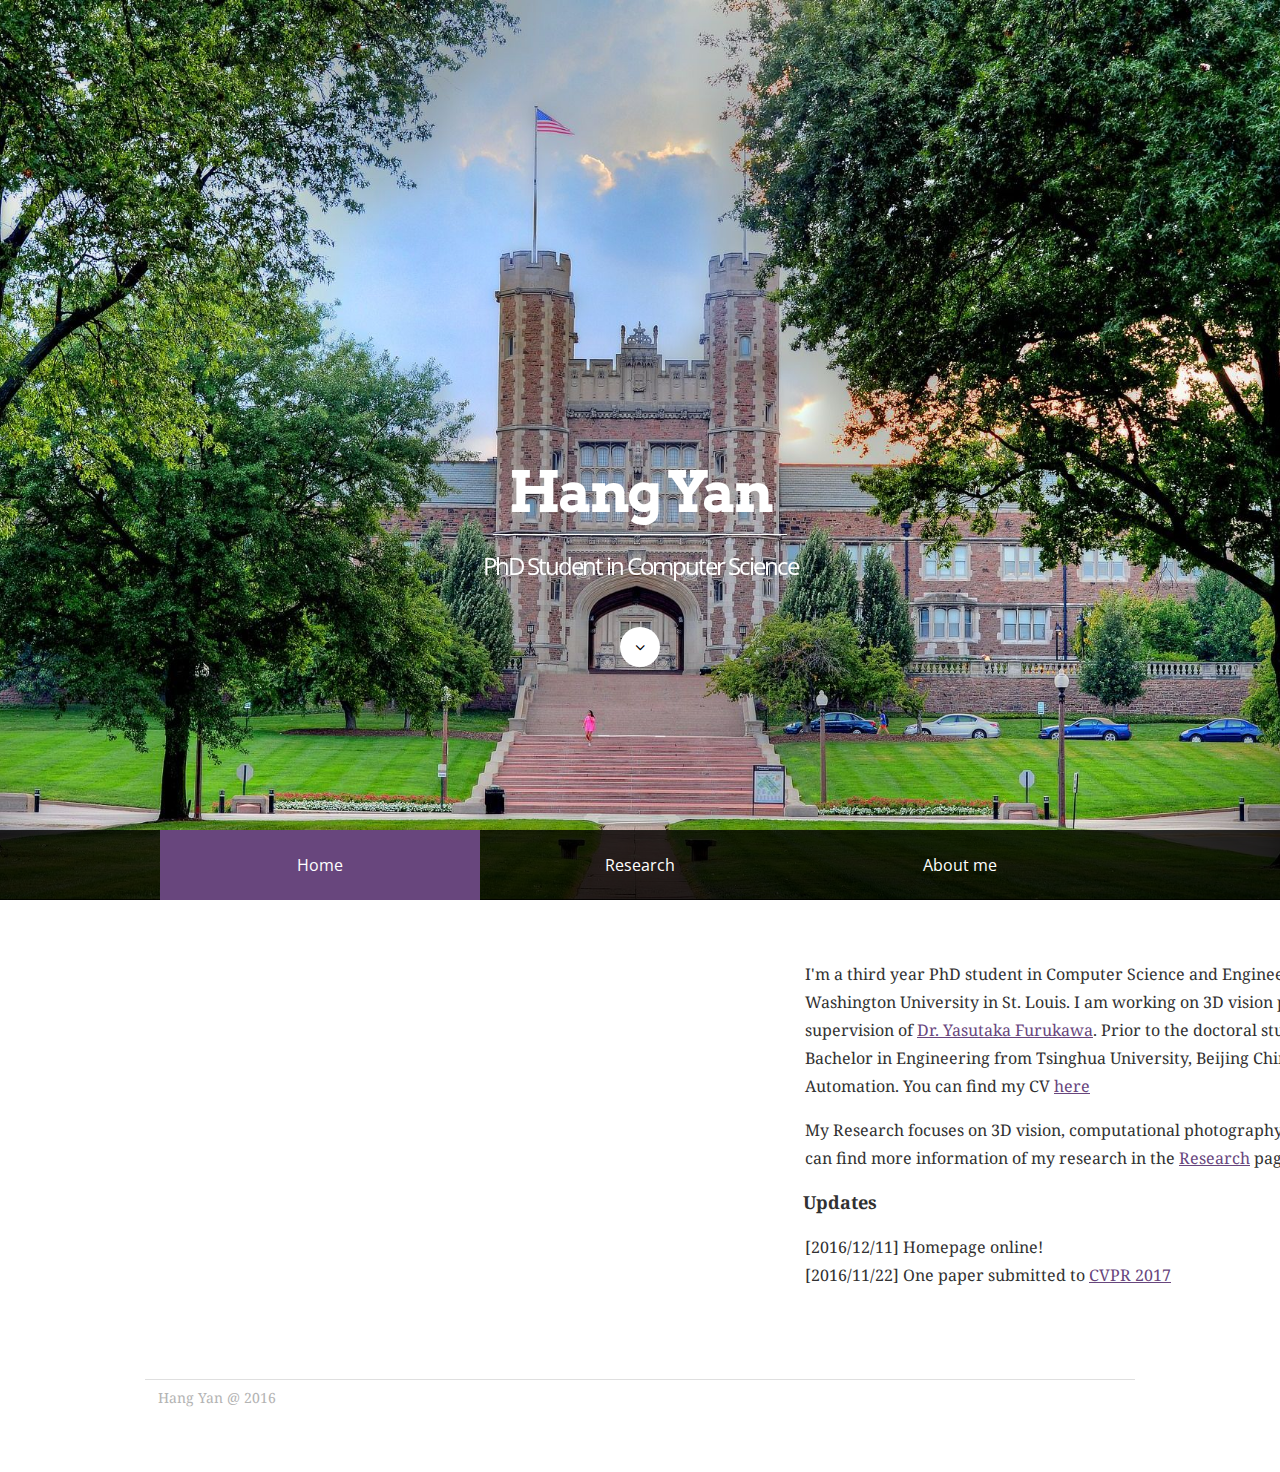
==== index.html @ a52bda50 "Hang" ====
<!DOCTYPE html>
<html xmlns="http://www.w3.org/1999/xhtml">
  <head>

    <meta charset="utf-8" />

    <!-- User defined head content such as meta tags and encoding options -->
    
    <meta http-equiv="Content-Type" content="text/html; charset=utf-8" />
    <meta name="robots" content="index, follow" />
    <meta name="generator" content="RapidWeaver" />
    

    <!-- User defined head content -->
    

    <!-- Meta tags -->
    <meta name="viewport" content="width=device-width, initial-scale=1.0, maximum-scale=1.0, user-scalable=0" />

    <title>Welcome | Hang Yan</title>

    <!-- Load some fonts from Google's Font service -->
    <link href='https://fonts.googleapis.com/css?family=Open Sans:400,300,800|Noto Serif|Arvo' rel='stylesheet' type='text/css'>

    <!-- CSS stylesheets reset -->
    <link rel="stylesheet" type="text/css" media="all" href="rw_common/themes/tesla/consolidated.css?rwcache=502950438" />
    

    <!-- CSS for the Foundation framework's CSS that handles the responsive columnized layout -->
    

    <!-- Main Stylesheet -->


    <!-- Loads Font Awesome v4.0.3 CSS from CDN -->
    <link href="https://netdna.bootstrapcdn.com/font-awesome/4.1.0/css/font-awesome.min.css" rel="stylesheet">
    
    <!-- RapidWeaver Color Picker Stylesheet -->
    

    <!-- Theme specific media queries -->
    

    <!-- Base RapidWeaver javascript -->
    <script type="text/javascript" src="rw_common/themes/tesla/javascript.js?rwcache=502950438"></script>

    <!-- jQuery 1.8 is included in the theme internally -->
    <script src="rw_common/themes/tesla/js/jquery.min.js?rwcache=502950438"></script>

    <!-- Theme specific javascript, along with jQuery Easing and a few other elements -->
    <script src="rw_common/themes/tesla/js/elixir.js?rwcache=502950438"></script>

    <!-- Style variations -->
    <script type="text/javascript" src="rw_common/themes/tesla/js/sidebar/sidebar_left.js?rwcache=502950438"></script>
    

    <!-- User defined styles -->
    <link rel="stylesheet" href="mystyle.css">    

    <!-- User defined javascript -->
    

    <!-- Plugin injected code -->
    

    
  </head>
  
  <!-- This page was created with RapidWeaver from Realmac Software. http://www.realmacsoftware.com -->

  <body>

    <header role="banner">

      <!-- Site Logo -->
      <div id="logo" data-0="opacity: 1;" data-top-bottom="opacity: 0;" data-anchor-target="#logo">
	
      </div>
      
      <div id="title_wrapper">
	<!-- Site Title -->
	<h1 id="site_title" data-0="opacity: 1; top:0px;" data-600="opacity: 0; top: 80px;" data-anchor-target="#site_title">
	  Hang Yan
	</h1>

	<!-- Site Slogan -->
	<h2 id="site_slogan" data-0="opacity: 1; top:0px;" data-600="opacity: 0; top: 80px;" data-anchor-target="#site_slogan">
	  PhD Student in Computer Science
	</h2>

	<!-- Scroll down button -->
	<div id="scroll_down_button" data-0="opacity: 1; top:0px;" data-400="opacity: 0; top: 100px;" data-anchor-target="#scroll_down_button">
	  <i class="fa fa-angle-down"></i>
	</div>
      </div>
      
      <!-- Top level navigation -->
      <div id="navigation_bar">
	<div class="row site_width">
	  <div class="large-12 columns">
	    <nav id="top_navigation">
	      <ul><li><a href="./" rel="" id="current">Home</a></li><li><a href="research.html" rel="">Research</a></li><li><a href="research.html" rel="">About me</a></li>
	      </ul>
	    </nav>

	  </div>
	</div>
      </div>
    </header>

    <!-- Sub-navigation -->
    <div id="sub_navigation_bar">
      <div class="row site_width">
	<div class="large-12 columns">
	  <nav id="sub_navigation"><ul></ul></nav>
	</div>
      </div>
    </div>

    <!-- Mobile Navigation -->
    <div id="mobile_navigation_toggle">
      <i id="mobile_navigation_toggle_icon" class="fa fa-bars"></i>
    </div>
    <nav id="mobile_navigation">
      <ul><li><a href="index.html" rel="" id="current">Home</a></li><li><a href="research.html" rel="">Research</a></li><li><a href="personal.html" rel="">Personal</a></li>
      </ul>
    </nav>

    <!-- Main Content area and sidebar -->
    <div class="row site_width" id="container">
      <aside id="sidebar" class="large-4 columns">
	<!-- Sidebar content -->
	<h4 id="sidebar_title"></h4>
	<div id="sidebar_content">
	  <p style="text-align:center;"><span style="font-size:24px; font-weight:bold; ">Hang Yan</span><br /><br /><img class="imageStyle" src="images/me.jpg" width="172" height="150" /><br />Jolly Hall, Room 422B<br />Washington University<br />St. Louis, MO, 63130<br />E-mail: yanhang at wustl.edu</p>
	</div>
	<div id="archives">
	  
	</div>
      </aside>

      <section id="content" class="large-8 columns">
	<div class="row">
	  <p>I'm a third year PhD student in Computer Science and Engineering department at Washington University in St. Louis. I am working on 3D vision problems under the supervision of <a href="http://www.cse.wustl.edu/~furukawa">Dr. Yasutaka Furukawa</a>. Prior to the doctoral study, I obtained the Bachelor in Engineering from Tsinghua University, Beijing China, where I majored in Automation. You can find my CV <a href="Hang_Yan_Resume.pdf">here</a></p>
	  <p>My Research focuses on 3D vision, computational photography and deep learning. You can find more information of my research in the <a href="research.html">Research</a> page.</p>
	</div>

	<div class="row project_h2">Updates</div>
	<div class="row">[2016/12/11] Homepage online!</div>
	<div class="row">[2016/11/22] One paper submitted to <a href="http://cvpr2017.thecvf.com/">CVPR 2017</a></div>

      </section>
      
    </div>

    <!-- Footer -->
    <footer class="row site_width">
      <div id="footer_content" class="large-12 columns">
	<div id="breadcrumb_container">
	  <i class="fa fa-folder-open-o"></i> <span id="breadcrumb"></span>
	</div>
	Hang Yan @ 2016
      </div>
    </footer>

    <!-- Scroll up button -->
    <div id="scroll_up_button"><i class="fa fa-angle-up"></i></div>

    <!-- Handles loading Skrollr, which helps in animating portions of the header area. -->
    <!-- We check to see if the user is on an mobile device or not, and only serve up -->
    <!-- the animations on non-mobile devices. -->
    <script>
      $elixir(window).load(function() {
      if(!(/Android|iPhone|iPad|iPod|BlackBerry|Windows Phone/i).test(navigator.userAgent || navigator.vendor || window.opera)){
      skrollr.init({
      forceHeight: false
      });
      }
      });
    </script>

  </body>

</html>
---- rw_common/themes/tesla/consolidated.css ----
@media only screen {html {  width: 100%;  height: 100%;  margin: 0;  padding: 0;}body {  -webkit-font-smoothing: antialiased;  text-rendering: optimizeLegibility;  -webkit-text-size-adjust: none;  font-family: "Noto Serif", serif;  font-size: 16px;  line-height: 28px;  font-style: normal;  font-variant: normal;  font-weight: normal;  width: 100%;  height: 100%;  letter-spacing: 0;  margin: 0;  padding: 0;  position: relative;}h1,h2,h3,h4,h5,h6 {margin-top: 0;margin-bottom: 22px;}h1 {font-size: 44px;line-height: 60px;letter-spacing: -2px;}h2 {font-size: 38px;line-height: 54px;letter-spacing: -2px;}h3 {font-size: 32px;line-height: 48px;letter-spacing: -1px;}h4 {font-size: 26px;line-height: 42px;letter-spacing: -1px;}h5 {font-size: 20px;line-height: 36px;letter-spacing: 0px;}h6 {font-size: 18px;line-height: 34px;letter-spacing: 0px;}p {margin-top: 0;}b, strong {}a:link, a:visited {}a:hover, a:active {}.image-left {float: left;margin-right: 20px;}.image-right {float: right;margin-left: 20px;}.clearer {clear: both;}blockquote, .standout {font-size: 24px;line-height: 1.4;font-style: italic;}.imageStyle {}figure {margin: 22px 0;}header {background-repeat: no-repeat;background-position: center center;background-size: cover;height: 100%;width: auto;position: relative;text-align: center;}#logo,#title_wrapper {-webkit-transform-style: preserve-3d;  display: block;  height: 50%;  width: 100%;  position: absolute;  text-align: center;}#logo img {  position: relative;  top: 50%;-webkit-transform: translateY(-50%);-ms-transform: translateY(-50%);transform: translateY(-50%);  max-height: 90%;  width: auto;}#title_wrapper {top: 50%;}h1#site_title {display: inline-block;margin: 0;border-bottom: 1px solid #fff;padding: 4px 16px;font-family: "Arvo", serif;font-size: 56px;line-height: 76px;letter-spacing: -3px;position: relative;}h2#site_slogan {display: block;margin: 0;padding: 4px 16px;font-family: "Open Sans", sans-serif;font-size: 24px;font-weight: 400;position: relative;}#scroll_down_button {display: block;width: 40px;height: 40px;border-radius: 60px;font-size: 16px;line-height: 40px;text-align: center;margin: 30px auto 0 auto;cursor: pointer;position: relative;}#scroll_up_button {display: block;width: 40px;height: 40px;border-radius: 60px;font-size: 16px;line-height: 39px;text-align: center;cursor: pointer;position: fixed;bottom: 40px;right: 50%;margin-right: -20px;display: none;opacity: 0.9;box-shadow: 0 0 8px rgba(0,0,0,0.8);}h4#sidebar_title {font-size: 22px;display: none;}#sidebar_content {padding-bottom: 12px;}#container {margin-top: 60px;}#footer_content {border-top: 1px solid #DFDFDF;padding-top: 4px;padding-bottom: 60px;margin-top: 40px;color: #B3B3B3;font-size: 14px;}footer a,footer a:visited {color: #5B5B5B;}#navigation_bar {font-size: 16px;} #sub_navigation_bar {font-size: 14px;}#navigation_bar, #sub_navigation_bar {font-family: "Open Sans", sans-serif;display: block;height: 70px;width: 100%;z-index: 2;}#navigation_bar {background-color: rgba(0,0,0,0.8);position: absolute;bottom: 0;}#sub_navigation_bar {background-color: #31556C;}nav#top_navigation ul {}nav#top_navigation a.parent::after {font-family: "FontAwesome";content: "\f105";margin-left: 4px;line-height: 69px;height: 69px;}nav#top_navigation ul,nav#sub_navigation ul {list-style: none;margin: 0;padding: 0;line-height: 70px;height: 70px;text-align: center;}nav#sub_navigation > ul > li {display: block;width: 100%;} nav#sub_navigation ul ul {display: block;}#sub_navigation_bar,nav#sub_navigation ul {line-height: 55px;height: 55px;}nav#top_navigation ul li,nav#sub_navigation ul li {display: inline-block;position: relative;}nav#top_navigation ul li a,nav#sub_navigation ul li a {text-decoration: none;display: inline-block;width: 100%;text-align: center;}nav#sub_navigation ul li a {text-shadow: 0 1px 0 rgba(256,256,256,0.3);}nav#top_navigation #current,nav#top_navigation a:hover,nav#top_navigation .currentAncestor {}nav#sub_navigation #current,nav#sub_navigation a:hover {}#mobile_navigation_toggle {  text-align: center;  padding: 10px 0;  display: none;  font-size: 18px;  cursor: pointer;}nav#mobile_navigation {  width: 100%;  display: none;  font-family: "Open Sans", sans-serif;  font-size: 14px;  background-color: #fff;}nav#mobile_navigation>ul>li a {  border-top: 1px solid;}nav#mobile_navigation>ul>li:last-child>a {  border-bottom: 1px solid;}nav#mobile_navigation a,nav#mobile_navigation a:visited {  text-decoration: none;  display: block;  padding: 0 20px;  height: 56px;  line-height: 56px;}nav#mobile_navigation>ul>li a,nav#mobile_navigation>ul>li:last-child>a {border-color: #979797;}nav#mobile_navigation a,nav#mobile_navigation a:visited {color: #979797;}nav#mobile_navigation a:hover,nav#mobile_navigation a:active {  background-color: #DBDBDB;  color: #fff;}nav#mobile_navigation ul {  list-style: none;  padding: 0;  margin: 0;}nav#mobile_navigation ul ul a {  padding-left: 30px;}nav#mobile_navigation ul li.hasChild ul li a:before {  font-family: 'FontAwesome';  content: '\f105';  left: 0;  margin-right: 10px;}#breadcrumb_container {display: none;}#breadcrumb_container ul {list-style: none;margin: 0;padding: 0;display: inline-block;}#breadcrumb_container li {display: inline-block;}#breadcrumb_container a {text-decoration: none;}#breadcrumb_container a:hover {}#contentContainer #content ul {}#contentContainer #content li {}ul.disc {list-style-type: disc;}ul.circle {list-style-type: circle;}ul.square {list-style-type: square;}ol.arabic-numbers {list-style-type: decimal;}ol.upper-alpha {list-style-type: upper-latin;}ol.lower-alpha {list-style-type: upper-latin;}ol.upper-roman {list-style-type: upper-roman;}ol.lower-roman {list-style-type: lower-roman;}#sidebarContainer #sidebar ul {}#sidebarContainer #sidebar li {}table {}ul.blog-tag-cloud {padding: 12px 0;margin: 0;border-top: 1px solid #DFDFDF;}ul.blog-tag-cloud li {display: inline;}#sidebar ul.blog-tag-cloud li a {background-color: #33556A;color: #fff;padding: 2px 12px;border-radius: 24px;}#sidebar ul.blog-tag-cloud li a:hover {}.blog-tag-size-1 {}.blog-tag-size-2 {}.blog-tag-size-3 {}.blog-tag-size-4 {}.blog-tag-size-5 {}.blog-tag-size-6 {}.blog-tag-size-7 {}.blog-tag-size-8 {}.blog-tag-size-9 {}.blog-tag-size-10 {}.blog-tag-size-11 {}.blog-tag-size-12 {}.blog-tag-size-13 {}.blog-tag-size-14 {}.blog-tag-size-15 {}.blog-tag-size-16 {}.blog-tag-size-17 {}.blog-tag-size-18 {}.blog-tag-size-19 {}.blog-tag-size-20 {}.blog-archive-background {}.blog-entry-summary {}.blog-archive-headings-wrapper {}.blog-archive-entries-wrapper {}.blog-archive-entries-wrapper .blog-entry {}.blog-archive-month {}.blog-archive-link {}.blog-archive-link a:link, .blog-archive-link a:visited {}.blog-entry {margin-bottom: 60px;}.last-blog-entry {margin-bottom: 0px;}h1.blog-entry-title {font-size: 32px;line-height: 38px;}h1.blog-entry-title a {text-decoration: none;}.blog-entry-date {margin-bottom: 12px;}.blog-entry-date:before {  content: '\f017';  font-family: FontAwesome;  margin-right: 6px;}.blog-entry-category {}.blog-entry-category a:link, .blog-entry-category a:visited {}.blog-read-more {display: block;margin-top: 24px;}.blog-entry-body {}.blog-entry-comments:before {  content: '\f0e6';  font-family: FontAwesome;  margin-right: 6px;}p.blog-entry-tags {}#blog-archives {border-top: 1px solid #DFDFDF;padding: 12px 0;}.blog-archive-link-enabled {}.blog-archive-link-disabled {}.blog-archive-link-enabled:before, .blog-archive-link-disabled:before {   content: '\f017';  font-family: FontAwesome;  margin-right: 6px;}#archives a,#archives a:visited {text-decoration: none;}#blog-categories {border-top: 1px solid #DFDFDF;padding: 12px 0;}.blog-category-link-enabled {}.blog-category-link-disabled {}.blog-category-link-enabled:before {  content: '\f0f6';  font-family: FontAwesome;  margin-right: 6px;}.blog-category-link-disabled:before {  content: '\f016';  font-family: FontAwesome;  margin-right: 6px;}#blog-rss-feeds {border-top: 1px solid #DFDFDF;padding: 12px 0;}.blog-rss-link {}.blog-comments-rss-link {}.blog-rss-link:before {  content: '\f09e';  font-family: FontAwesome;  margin-right: 6px;}.filesharing-description {margin-bottom: 40px;}.filesharing-item {margin-bottom: 40px;}.filesharing-item-title:before {  font-family: 'FontAwesome';  content: '\f0f6';  margin-right: 5px;  color: #898989;}.filesharing-item-title {  font-size: 26px;  margin-bottom: 4px;}.filesharing-item-title a:hover {}.filesharing-item-title a:visited {}.filesharing-item-description {}.album-title {  font-size: 32px;  margin-bottom: 20px;}.album-description {  margin-bottom: 40px;}.album-wrapper {}.thumbnail-wrap {  float: left;  margin-right: 10px;  margin-bottom: 10px;}.thumbnail-frame {}.thumbnail-frame img {  border-radius: 4px;}.thumbnail-frame a {}.thumbnail-frame a:hover {}.thumbnail-caption {  font-size: 10px;}.photo-background {text-align: center;}.photo-navigation {padding: 20px 0;margin-bottom: 60px;text-align: center;}.photo-links {}.photo-navigation a:link, .photo-navigation a:visited {}.photo-navigation a:hover {}img.photo-frame {border-radius: 4px;}.photo-title {font-size: 24px;}.photo-caption {}.exif-data {}.exif-data p {}p.exif-version {}p.exif-colour-space {}p.exif-focal-length {}p.exif-dimensions {}p.exif-pixel-y-dimension {}p.exif-pixel-x-dimension {}p.exif-oecf-value {}p.exif-subsec-time-original {}p.exif-exposure-mode {}p.exif-spatial-frequency-response {}p.exif-scene-capture-type {}p.exif-subject-location {}p.exif-shutter-speed {}p.exif-datetime-original {}p.exif-subsec-time {}p.exif-compressed-bits-per-pixel {}p.exif-flash-energy {}p.exif-saturation {}p.exif-brightness {}p.exif-exposure-time {}p.exif-f-number {}p.exif-file-source {}p.exif-gain-control {}p.exif-subject-area {}p.exif-cfa-pattern {}p.exif-scene-type {}p.exif-white-balance {}p.exif-flash {}p.exif-exposure-index {}p.exif-flashpix-version {}p.exif-device-setting-description {}p.exif-focalplane-x-resolution {}p.exif-image-uniqueid {}p.exif-components-configuration {}p.exif-light-source {}p.exif-sensing-method {}p.exif-aperture {}p.exif-sharpness {}p.exif-exposure-program {}p.exif-subject-distance {}p.exif-subsec-time-digitized {}p.exif-contrast {}p.exif-focalplane-resolution-unit {}p.exif-gamma {}p.exif-35mm-focal-length {}p.exif-datetime-digitized {}p.exif-subject-distance-range {}p.exif-custom-rendered {}p.exif-max-aperture {}p.exif-sound-file {}p.exif-metering-mode {}p.exif-spectral-sensitivity {}p.exif-exposure-bias {}p.exif-focalplane-y-resolution {}p.exif-iso-rating {}p.exif-maker-note {}p.exif-digital-zoom-ratio {}p.exif-user-comment {}.movie-description {}.movie-page-title {  font-size: 32px;  margin-bottom: 20px;}.movie-page-description {margin-bottom: 40px;}.movie-thumbnail-frame {padding-bottom: 20px;margin-right: 10px;}.movie-thumbnail-frame,.movie-thumbnail-frame img {max-width: 200px;height: auto;float: left;}.movie-thumbnail-frame:hover {}.movie-thumbnail-caption {font-size: 10px;line-height: 14px;}.movie-background {}.movie-title {}.movie-frame {}form {  margin: 0;  padding: 0;}.message-text {} .required-text {} .form-input-field {  width: 95%;  border-radius: 4px;  -webkit-box-shadow: none !important;  -moz-box-shadow: none !important;  box-shadow: none !important;  padding: 8px 10px;  border: 1px solid #CCCCCC;  transition-duration: 400ms;  transition-property: border-color;}  .form-input-field:focus {  outline: 0;  border: 1px solid #33556A;} .form-input-button {  border: 1px solid #CCCCCC;  color: #6A6A6A;  border-radius: 4px;  padding: 8px 20px;  cursor: pointer;  margin-right: 2px;  transition-duration: 200ms;  transition-property: border-color, background-color, color;}.form-input-button:hover {}.rw-sitemap ul {}.rw-sitemap ul li {}.rw-sitemap ul li:last-child {}.rw-sitemap ul li li {}.rw-sitemap ul li li:last-child {}.rw-sitemap ul ul {}.rw-sitemap ul ul ul {}#dsq-comments-title {clear: none !important;}#dsq-content .dsq-options {clear: none !important;}#dsq-thread-settings {clear: none !important;}#dsq-content div {clear: none !important;}.dsq-login-buttons li {clear: none !important;margin-bottom: 25px!important;}.dsq-button {float: none ! important;}.js-singleCommentBodyT {display: block;padding-top: 17px !important;}.js-singleCommentHeader {padding: 0 8px !important;}.js-OldComments,.js-commentFieldLabel,.js-pmFieldLabel,.js-singleCommentBody,.js-singleCommentKarmaComMod,.js-commentBodyLabel,.js-commentCmtTextarea,.js-commentAvatarArea,.js-OldCommentsWrap,.js-OldComments,.js-CreateCommentFieldsWrap,.js-CreateCommentFields,.js-commentCmtTextarea,.js-kit-comments div {clear: none !important;}.js-singleCommentText {display: block !important;clear: both !important;}.js-kit-comments br {display: none !important;}.js-singleCommentBody br {display: block !important;}body {background-color: #FFFFFF;color: #313131;}a:link, a:visited {color: #68467D;}a:hover, a:active {color: #533864;}h1#site_title {color: #FFFFFF;border-bottom: 1px solid #FFFFFF;}h2#site_slogan {color: #FFFFFF;}#scroll_down_button {background-color: #FFFFFF;color: #000000;}#scroll_up_button {background-color: #313131;color: #FFFFFF;}nav#top_navigation #current,nav#top_navigation a:hover,nav#top_navigation .currentAncestor {background-color: #68467D;color: #FFFFFF;}nav#top_navigation ul li a,nav#top_navigation ul li a:visited {color: #FFFFFF;}#sub_navigation_bar {background-color: #F7F7F7;}nav#sub_navigation ul li a,nav#sub_navigation ul li a:visited {color: #7E7E7E;}nav#sub_navigation #current,nav#sub_navigation a:hover {background-color: #E1E1E1;color: #313131;}#mobile_navigation_toggle {background-color: #68467D;color: #FFFFFF;}#sidebar ul.blog-tag-cloud li a,#sidebar ul.blog-tag-cloud li a:visited {background-color: #68467D;color: #FFFFFF;}#sidebar ul.blog-tag-cloud li a:hover,#sidebar ul.blog-tag-cloud li a:active {background-color: #533864;}.photo-background {background-color: #FFFFFF;}.form-input-field:focus {  border-color: #68467D;} .form-input-button {  background-color: #FFFFFF;}.form-input-button:hover {  border-color: #68467D;  background-color: #68467D;  color: #FFFFFF;}.site_width {max-width: 990px;}@media only screen {header {background-image: url(images/banners/banner_1.jpg);}}@media only screen and (max-width: 768px) {header {background-image: url(images/banners/banner_1_medium.jpg);}}@media only screen and (max-width: 480px) {header {background-image: url(images/banners/banner_1_small.jpg);}}
}

html {  font-family: sans-serif;   -ms-text-size-adjust: 100%;   -webkit-text-size-adjust: 100%; }body {  margin: 0;}article,aside,details,figcaption,figure,footer,header,hgroup,main,nav,section,summary {  display: block;}audio,canvas,progress,video {  display: inline-block;   vertical-align: baseline; }audio:not([controls]) {  display: none;  height: 0;}[hidden],template {  display: none;}a {  background: transparent;}a:active,a:hover {  outline: 0;}abbr[title] {  border-bottom: 1px dotted;}b,strong {  font-weight: bold;}dfn {  font-style: italic;}mark {  background: #ff0;  color: #000;}small {  font-size: 80%;}sub,sup {  font-size: 75%;  line-height: 0;  position: relative;  vertical-align: baseline;}sup {  top: -0.5em;}sub {  bottom: -0.25em;}img {  border: 0;}svg:not(:root) {  overflow: hidden;}hr {  -moz-box-sizing: content-box;  box-sizing: content-box;  height: 0;}pre {  overflow: auto;}code,kbd,pre,samp {  font-family: monospace, monospace;  font-size: 1em;}button,input,optgroup,select,textarea {  color: inherit;   font: inherit;   margin: 0; }button {  overflow: visible;}button,select {  text-transform: none;}button,html input[type="button"], input[type="reset"],input[type="submit"] {  -webkit-appearance: button;   cursor: pointer; }button[disabled],html input[disabled] {  cursor: default;}button::-moz-focus-inner,input::-moz-focus-inner {  border: 0;  padding: 0;}input {  line-height: normal;}input[type="checkbox"],input[type="radio"] {  box-sizing: border-box;   padding: 0; }input[type="number"]::-webkit-inner-spin-button,input[type="number"]::-webkit-outer-spin-button {  height: auto;}input[type="search"] {  -webkit-appearance: textfield;   -moz-box-sizing: content-box;  -webkit-box-sizing: content-box;   box-sizing: content-box;}input[type="search"]::-webkit-search-cancel-button,input[type="search"]::-webkit-search-decoration {  -webkit-appearance: none;}fieldset {  border: 1px solid #c0c0c0;  margin: 0 2px;  padding: 0.35em 0.625em 0.75em;}legend {  border: 0;   padding: 0; }textarea {  overflow: auto;}optgroup {  font-weight: bold;}table {  border-collapse: collapse;  border-spacing: 0;}td,th {  padding: 0;}*,*:before,*:after {  -moz-box-sizing: border-box;  -webkit-box-sizing: border-box;  box-sizing: border-box; }#content * {  -moz-box-sizing: content-box;  -webkit-box-sizing: content-box;  box-sizing: content-box;}#content .row, #content .columns {  -moz-box-sizing: border-box;  -webkit-box-sizing: border-box;  box-sizing: border-box;}img,object,embed {  max-width: 100%;  height: auto; }img {  -ms-interpolation-mode: bicubic; }img {  display: inline-block; }.row {  width: 100%;  margin-left: auto;  margin-right: auto;  margin-top: 0;  margin-bottom: 0;  max-width: 62.5em;  *zoom: 1; }  .row:before, .row:after {    content: " ";    display: table; }  .row:after {    clear: both; }  .row .columns {    position: relative;    padding-left: 0.9375em;    padding-right: 0.9375em;    width: 100%;    float: left; }  .row.collapse .columns {    position: relative;    padding-left: 0;    padding-right: 0;    float: left; }  .row .row {    width: auto;    margin-left: -0.9375em;    margin-right: -0.9375em;    margin-top: 0;    margin-bottom: 0;    max-width: none;    *zoom: 1; }    .row .row:before, .row .row:after {      content: " ";      display: table; }    .row .row:after {      clear: both; }    .row .row.collapse {      width: auto;      margin: 0;      max-width: none;      *zoom: 1; }      .row .row.collapse:before, .row .row.collapse:after {        content: " ";        display: table; }      .row .row.collapse:after {        clear: both; }@media only screen {  .row .columns {    position: relative;    padding-left: 0.9375em;    padding-right: 0.9375em;    float: left; }  .row .small-1 {    position: relative;    width: 8.33333%; }  .row .small-2 {    position: relative;    width: 16.66667%; }  .row .small-3 {    position: relative;    width: 25%; }  .row .small-4 {    position: relative;    width: 33.33333%; }  .row .small-5 {    position: relative;    width: 41.66667%; }  .row .small-6 {    position: relative;    width: 50%; }  .row .small-7 {    position: relative;    width: 58.33333%; }  .row .small-8 {    position: relative;    width: 66.66667%; }  .row .small-9 {    position: relative;    width: 75%; }  .row .small-10 {    position: relative;    width: 83.33333%; }  .row .small-11 {    position: relative;    width: 91.66667%; }  .row .small-12 {    position: relative;    width: 100%; }  .row .small-offset-1 {    position: relative;    margin-left: 8.33333%; }  .row .small-offset-2 {    position: relative;    margin-left: 16.66667%; }  .row .small-offset-3 {    position: relative;    margin-left: 25%; }  .row .small-offset-4 {    position: relative;    margin-left: 33.33333%; }  .row .small-offset-5 {    position: relative;    margin-left: 41.66667%; }  .row .small-offset-6 {    position: relative;    margin-left: 50%; }  .row .small-offset-7 {    position: relative;    margin-left: 58.33333%; }  .row .small-offset-8 {    position: relative;    margin-left: 66.66667%; }  .row .small-offset-9 {    position: relative;    margin-left: 75%; }  .row .small-offset-10 {    position: relative;    margin-left: 83.33333%; }  [class*="columns"] + [class*="columns"]:last-child {    float: right; }  [class*="columns"] + [class*="columns"].end {    float: left; }  .columns.small-centered {    position: relative;    margin-left: auto;    margin-right: auto;    float: none !important; } }@media only screen and (min-width: 48em) {  .row .large-1 {    position: relative;    width: 8.33333%; }  .row .large-2 {    position: relative;    width: 16.66667%; }  .row .large-3 {    position: relative;    width: 25%; }  .row .large-4 {    position: relative;    width: 33.33333%; }  .row .large-5 {    position: relative;    width: 41.66667%; }  .row .large-6 {    position: relative;    width: 50%; }  .row .large-7 {    position: relative;    width: 58.33333%; }  .row .large-8 {    position: relative;    width: 66.66667%; }  .row .large-9 {    position: relative;    width: 75%; }  .row .large-10 {    position: relative;    width: 83.33333%; }  .row .large-11 {    position: relative;    width: 91.66667%; }  .row .large-12 {    position: relative;    width: 100%; }  .row .large-offset-1 {    position: relative;    margin-left: 8.33333%; }  .row .large-offset-2 {    position: relative;    margin-left: 16.66667%; }  .row .large-offset-3 {    position: relative;    margin-left: 25%; }  .row .large-offset-4 {    position: relative;    margin-left: 33.33333%; }  .row .large-offset-5 {    position: relative;    margin-left: 41.66667%; }  .row .large-offset-6 {    position: relative;    margin-left: 50%; }  .row .large-offset-7 {    position: relative;    margin-left: 58.33333%; }  .row .large-offset-8 {    position: relative;    margin-left: 66.66667%; }  .row .large-offset-9 {    position: relative;    margin-left: 75%; }  .row .large-offset-10 {    position: relative;    margin-left: 83.33333%; }  .push-2 {    position: relative;    left: 16.66667%;    right: auto; }  .pull-2 {    position: relative;    right: 16.66667%;    left: auto; }  .push-3 {    position: relative;    left: 25%;    right: auto; }  .pull-3 {    position: relative;    right: 25%;    left: auto; }  .push-4 {    position: relative;    left: 33.33333%;    right: auto; }  .pull-4 {    position: relative;    right: 33.33333%;    left: auto; }  .push-5 {    position: relative;    left: 41.66667%;    right: auto; }  .pull-5 {    position: relative;    right: 41.66667%;    left: auto; }  .push-6 {    position: relative;    left: 50%;    right: auto; }  .pull-6 {    position: relative;    right: 50%;    left: auto; }  .push-7 {    position: relative;    left: 58.33333%;    right: auto; }  .pull-7 {    position: relative;    right: 58.33333%;    left: auto; }  .push-8 {    position: relative;    left: 66.66667%;    right: auto; }  .pull-8 {    position: relative;    right: 66.66667%;    left: auto; }  .push-9 {    position: relative;    left: 75%;    right: auto; }  .pull-9 {    position: relative;    right: 75%;    left: auto; }  .push-10 {    position: relative;    left: 83.33333%;    right: auto; }  .pull-10 {    position: relative;    right: 83.33333%;    left: auto; }  .small-push-2 {    left: inherit; }  .small-pull-2 {    right: inherit; }  .small-push-3 {    left: inherit; }  .small-pull-3 {    right: inherit; }  .small-push-4 {    left: inherit; }  .small-pull-4 {    right: inherit; }  .small-push-5 {    left: inherit; }  .small-pull-5 {    right: inherit; }  .small-push-6 {    left: inherit; }  .small-pull-6 {    right: inherit; }  .small-push-7 {    left: inherit; }  .small-pull-7 {    right: inherit; }  .small-push-8 {    left: inherit; }  .small-pull-8 {    right: inherit; }  .small-push-9 {    left: inherit; }  .small-pull-9 {    right: inherit; }  .small-push-10 {    left: inherit; }  .small-pull-10 {    right: inherit; }  .columns.large-centered {    position: relative;    margin-left: auto;    margin-right: auto;    float: none !important; } }.show-for-small,.show-for-medium-down,.show-for-large-down {  display: inherit !important; }.show-for-medium,.show-for-medium-up,.show-for-large,.show-for-large-up,.show-for-xlarge {  display: none !important; }.hide-for-medium,.hide-for-medium-up,.hide-for-large,.hide-for-large-up,.hide-for-xlarge {  display: inherit !important; }.hide-for-small,.hide-for-medium-down,.hide-for-large-down {  display: none !important; }table.show-for-small, table.show-for-medium-down, table.show-for-large-down, table.hide-for-medium, table.hide-for-medium-up, table.hide-for-large, table.hide-for-large-up, table.hide-for-xlarge {  display: table; }thead.show-for-small, thead.show-for-medium-down, thead.show-for-large-down, thead.hide-for-medium, thead.hide-for-medium-up, thead.hide-for-large, thead.hide-for-large-up, thead.hide-for-xlarge {  display: table-header-group !important; }tbody.show-for-small, tbody.show-for-medium-down, tbody.show-for-large-down, tbody.hide-for-medium, tbody.hide-for-medium-up, tbody.hide-for-large, tbody.hide-for-large-up, tbody.hide-for-xlarge {  display: table-row-group !important; }tr.show-for-small, tr.show-for-medium-down, tr.show-for-large-down, tr.hide-for-medium, tr.hide-for-medium-up, tr.hide-for-large, tr.hide-for-large-up, tr.hide-for-xlarge {  display: table-row !important; }td.show-for-small, td.show-for-medium-down, td.show-for-large-down, td.hide-for-medium, td.hide-for-medium-up, td.hide-for-large, td.hide-for-large-up, td.hide-for-xlarge,th.show-for-small,th.show-for-medium-down,th.show-for-large-down,th.hide-for-medium,th.hide-for-medium-up,th.hide-for-large,th.hide-for-large-up,th.hide-for-xlarge {  display: table-cell !important; }@media only screen and (min-width: 48em) {  .show-for-medium,  .show-for-medium-up {    display: inherit !important; }  .show-for-small {    display: none !important; }  .hide-for-small {    display: inherit !important; }  .hide-for-medium,  .hide-for-medium-up {    display: none !important; }    table.show-for-medium, table.show-for-medium-up, table.hide-for-small {    display: table; }  thead.show-for-medium, thead.show-for-medium-up, thead.hide-for-small {    display: table-header-group !important; }  tbody.show-for-medium, tbody.show-for-medium-up, tbody.hide-for-small {    display: table-row-group !important; }  tr.show-for-medium, tr.show-for-medium-up, tr.hide-for-small {    display: table-row !important; }  td.show-for-medium, td.show-for-medium-up, td.hide-for-small,  th.show-for-medium,  th.show-for-medium-up,  th.hide-for-small {    display: table-cell !important; } }@media only screen and (min-width: 80em) {  .show-for-large,  .show-for-large-up {    display: inherit !important; }  .show-for-medium,  .show-for-medium-down {    display: none !important; }  .hide-for-medium,  .hide-for-medium-down {    display: inherit !important; }  .hide-for-large,  .hide-for-large-up {    display: none !important; }    table.show-for-large, table.show-for-large-up, table.hide-for-medium, table.hide-for-medium-down {    display: table; }  thead.show-for-large, thead.show-for-large-up, thead.hide-for-medium, thead.hide-for-medium-down {    display: table-header-group !important; }  tbody.show-for-large, tbody.show-for-large-up, tbody.hide-for-medium, tbody.hide-for-medium-down {    display: table-row-group !important; }  tr.show-for-large, tr.show-for-large-up, tr.hide-for-medium, tr.hide-for-medium-down {    display: table-row !important; }  td.show-for-large, td.show-for-large-up, td.hide-for-medium, td.hide-for-medium-down,  th.show-for-large,  th.show-for-large-up,  th.hide-for-medium,  th.hide-for-medium-down {    display: table-cell !important; } }@media only screen and (min-width: 90em) {  .show-for-xlarge {    display: inherit !important; }  .show-for-large,  .show-for-large-down {    display: none !important; }  .hide-for-large,  .hide-for-large-down {    display: inherit !important; }  .hide-for-xlarge {    display: none !important; }    table.show-for-xlarge, table.hide-for-large, table.hide-for-large-down {    display: table; }  thead.show-for-xlarge, thead.hide-for-large, thead.hide-for-large-down {    display: table-header-group !important; }  tbody.show-for-xlarge, tbody.hide-for-large, tbody.hide-for-large-down {    display: table-row-group !important; }  tr.show-for-xlarge, tr.hide-for-large, tr.hide-for-large-down {    display: table-row !important; }  td.show-for-xlarge, td.hide-for-large, td.hide-for-large-down,  th.show-for-xlarge,  th.hide-for-large,  th.hide-for-large-down {    display: table-cell !important; } }.show-for-landscape,.hide-for-portrait {  display: inherit !important; }.hide-for-landscape,.show-for-portrait {  display: none !important; }table.hide-for-landscape, table.show-for-portrait {  display: table; }thead.hide-for-landscape, thead.show-for-portrait {  display: table-header-group !important; }tbody.hide-for-landscape, tbody.show-for-portrait {  display: table-row-group !important; }tr.hide-for-landscape, tr.show-for-portrait {  display: table-row !important; }td.hide-for-landscape, td.show-for-portrait,th.hide-for-landscape,th.show-for-portrait {  display: table-cell !important; }@media only screen and (orientation: landscape) {  .show-for-landscape,  .hide-for-portrait {    display: inherit !important; }  .hide-for-landscape,  .show-for-portrait {    display: none !important; }    table.show-for-landscape, table.hide-for-portrait {    display: table; }  thead.show-for-landscape, thead.hide-for-portrait {    display: table-header-group !important; }  tbody.show-for-landscape, tbody.hide-for-portrait {    display: table-row-group !important; }  tr.show-for-landscape, tr.hide-for-portrait {    display: table-row !important; }  td.show-for-landscape, td.hide-for-portrait,  th.show-for-landscape,  th.hide-for-portrait {    display: table-cell !important; } }@media only screen and (orientation: portrait) {  .show-for-portrait,  .hide-for-landscape {    display: inherit !important; }  .hide-for-portrait,  .show-for-landscape {    display: none !important; }    table.show-for-portrait, table.hide-for-landscape {    display: table; }  thead.show-for-portrait, thead.hide-for-landscape {    display: table-header-group !important; }  tbody.show-for-portrait, tbody.hide-for-landscape {    display: table-row-group !important; }  tr.show-for-portrait, tr.hide-for-landscape {    display: table-row !important; }  td.show-for-portrait, td.hide-for-landscape,  th.show-for-portrait,  th.hide-for-landscape {    display: table-cell !important; } }.show-for-touch {  display: none !important; }.hide-for-touch {  display: inherit !important; }.touch .show-for-touch {  display: inherit !important; }.touch .hide-for-touch {  display: none !important; }table.hide-for-touch {  display: table; }.touch table.show-for-touch {  display: table; }thead.hide-for-touch {  display: table-header-group !important; }.touch thead.show-for-touch {  display: table-header-group !important; }tbody.hide-for-touch {  display: table-row-group !important; }.touch tbody.show-for-touch {  display: table-row-group !important; }tr.hide-for-touch {  display: table-row !important; }.touch tr.show-for-touch {  display: table-row !important; }td.hide-for-touch {  display: table-cell !important; }.touch td.show-for-touch {  display: table-cell !important; }th.hide-for-touch {  display: table-cell !important; }.touch th.show-for-touch {  display: table-cell !important; }@media only screen {  [class*="block-grid-"] {    display: block;    padding: 0;    margin: 0 -10px;    *zoom: 1; }    [class*="block-grid-"]:before, [class*="block-grid-"]:after {      content: " ";      display: table; }    [class*="block-grid-"]:after {      clear: both; }    [class*="block-grid-"] > li {      display: block;      height: auto;      float: left;      padding: 0 10px 10px; }  .small-block-grid-1 > li {    width: 100%;    padding: 0 10px 10px; }    .small-block-grid-1 > li:nth-of-type(1n+1) {      clear: both; }  .small-block-grid-2 > li {    width: 50%;    padding: 0 10px 10px; }    .small-block-grid-2 > li:nth-of-type(2n+1) {      clear: both; }  .small-block-grid-3 > li {    width: 33.33333%;    padding: 0 10px 10px; }    .small-block-grid-3 > li:nth-of-type(3n+1) {      clear: both; }  .small-block-grid-4 > li {    width: 25%;    padding: 0 10px 10px; }    .small-block-grid-4 > li:nth-of-type(4n+1) {      clear: both; }  .small-block-grid-5 > li {    width: 20%;    padding: 0 10px 10px; }    .small-block-grid-5 > li:nth-of-type(5n+1) {      clear: both; }  .small-block-grid-6 > li {    width: 16.66667%;    padding: 0 10px 10px; }    .small-block-grid-6 > li:nth-of-type(6n+1) {      clear: both; }  .small-block-grid-7 > li {    width: 14.28571%;    padding: 0 10px 10px; }    .small-block-grid-7 > li:nth-of-type(7n+1) {      clear: both; }  .small-block-grid-8 > li {    width: 12.5%;    padding: 0 10px 10px; }    .small-block-grid-8 > li:nth-of-type(8n+1) {      clear: both; }  .small-block-grid-9 > li {    width: 11.11111%;    padding: 0 10px 10px; }    .small-block-grid-9 > li:nth-of-type(9n+1) {      clear: both; }  .small-block-grid-10 > li {    width: 10%;    padding: 0 10px 10px; }    .small-block-grid-10 > li:nth-of-type(10n+1) {      clear: both; }  .small-block-grid-11 > li {    width: 9.09091%;    padding: 0 10px 10px; }    .small-block-grid-11 > li:nth-of-type(11n+1) {      clear: both; }  .small-block-grid-12 > li {    width: 8.33333%;    padding: 0 10px 10px; }    .small-block-grid-12 > li:nth-of-type(12n+1) {      clear: both; } }@media only screen and (min-width: 48em) {  .large-block-grid-1 > li {    width: 100%;    padding: 0 10px 10px; }    .large-block-grid-1 > li:nth-of-type(1n+1) {      clear: both; }  .large-block-grid-2 > li {    width: 50%;    padding: 0 10px 10px; }    .large-block-grid-2 > li:nth-of-type(2n+1) {      clear: both; }  .large-block-grid-3 > li {    width: 33.33333%;    padding: 0 10px 10px; }    .large-block-grid-3 > li:nth-of-type(3n+1) {      clear: both; }  .large-block-grid-4 > li {    width: 25%;    padding: 0 10px 10px; }    .large-block-grid-4 > li:nth-of-type(4n+1) {      clear: both; }  .large-block-grid-5 > li {    width: 20%;    padding: 0 10px 10px; }    .large-block-grid-5 > li:nth-of-type(5n+1) {      clear: both; }  .large-block-grid-6 > li {    width: 16.66667%;    padding: 0 10px 10px; }    .large-block-grid-6 > li:nth-of-type(6n+1) {      clear: both; }  .large-block-grid-7 > li {    width: 14.28571%;    padding: 0 10px 10px; }    .large-block-grid-7 > li:nth-of-type(7n+1) {      clear: both; }  .large-block-grid-8 > li {    width: 12.5%;    padding: 0 10px 10px; }    .large-block-grid-8 > li:nth-of-type(8n+1) {      clear: both; }  .large-block-grid-9 > li {    width: 11.11111%;    padding: 0 10px 10px; }    .large-block-grid-9 > li:nth-of-type(9n+1) {      clear: both; }  .large-block-grid-10 > li {    width: 10%;    padding: 0 10px 10px; }    .large-block-grid-10 > li:nth-of-type(10n+1) {      clear: both; }  .large-block-grid-11 > li {    width: 9.09091%;    padding: 0 10px 10px; }    .large-block-grid-11 > li:nth-of-type(11n+1) {      clear: both; }  .large-block-grid-12 > li {    width: 8.33333%;    padding: 0 10px 10px; }    .large-block-grid-12 > li:nth-of-type(12n+1) {      clear: both; }  [class*="small-block-grid-"] > li {    clear: none !important; } }@media only screen {}@media only screen and (max-width: 1024px) {#navigation_bar {font-size: 14px;} #sub_navigation_bar {font-size: 12px;}h1 {font-size: 40px;line-height: 56px;letter-spacing: -2px;}h2 {font-size: 34px;line-height: 50px;letter-spacing: -1px;}h3 {font-size: 28px;line-height: 44px;letter-spacing: 0px;}h4 {font-size: 22px;line-height: 38px;letter-spacing: 0px;}h5 {font-size: 20px;line-height: 36px;letter-spacing: 0px;}h6 {font-size: 18px;line-height: 34px;letter-spacing: 0px;}}@media only screen and (max-width: 768px) {h1#site_title {font-size: 36px;line-height: 40px;letter-spacing: -1px;padding: 4px 8px;}h2#site_slogan {font-size: 18px;line-height: 24px;position: relative;letter-spacing: 0;}#navigation_bar,#sub_navigation_bar,#scroll_down_button {display: none !important;}#mobile_navigation_toggle {  display: block;}h1 {font-size: 36px;line-height: 52px;letter-spacing: -1px;}h2 {font-size: 30px;line-height: 46px;letter-spacing: -1px;}h3 {font-size: 24px;line-height: 40px;letter-spacing: 0px;}h4 {font-size: 20px;line-height: 36px;letter-spacing: 0px;}h5 {font-size: 18px;line-height: 34px;letter-spacing: 0px;}h6 {font-size: 16px;line-height: 32px;letter-spacing: 0px;}}@media only screen and (max-width: 480px) {h1#site_title {font-size: 26px;line-height: 30px;letter-spacing: 0px;}h2#site_slogan {font-size: 16px;line-height: 22px;position: relative;letter-spacing: 0;}.image-left {float: none;margin-right: 0;}.image-right {float: none;margin-left: 0;}#scroll_up_button {width: 100%;border-radius: 0px;position: fixed;bottom: 0;right: 0;float: none;margin-top: 0;z-index: 500;margin-right: 0;}h1 {font-size: 32px;line-height: 48px;letter-spacing: -1px;}h2 {font-size: 26px;line-height: 42px;letter-spacing: 0px;}h3 {font-size: 20px;line-height: 36px;letter-spacing: 0px;}h4 {font-size: 18px;line-height: 34px;letter-spacing: 0px;}h5 {font-size: 16px;line-height: 32px;letter-spacing: 0px;}h6 {font-size: 14px;line-height: 30px;letter-spacing: 0px;}}@media only screen and (min-width: 769px) {#mobile_navigation {  display: none !important;}}@media only screen and (orientation: landscape) {}@media only screen and (orientation: portrait) {}.touch .your-element {}body {background-color: #FFFFFF;color: #313131;}a:link, a:visited {color: #68467D;}a:hover, a:active {color: #533864;}h1#site_title {color: #FFFFFF;border-bottom: 1px solid #FFFFFF;}h2#site_slogan {color: #FFFFFF;}#scroll_down_button {background-color: #FFFFFF;color: #000000;}#scroll_up_button {background-color: #313131;color: #FFFFFF;}nav#top_navigation #current,nav#top_navigation a:hover,nav#top_navigation .currentAncestor {background-color: #68467D;color: #FFFFFF;}nav#top_navigation ul li a,nav#top_navigation ul li a:visited {color: #FFFFFF;}#sub_navigation_bar {background-color: #F7F7F7;}nav#sub_navigation ul li a,nav#sub_navigation ul li a:visited {color: #7E7E7E;}nav#sub_navigation #current,nav#sub_navigation a:hover {background-color: #E1E1E1;color: #313131;}#mobile_navigation_toggle {background-color: #68467D;color: #FFFFFF;}#sidebar ul.blog-tag-cloud li a,#sidebar ul.blog-tag-cloud li a:visited {background-color: #68467D;color: #FFFFFF;}#sidebar ul.blog-tag-cloud li a:hover,#sidebar ul.blog-tag-cloud li a:active {background-color: #533864;}.photo-background {background-color: #FFFFFF;}.form-input-field:focus {  border-color: #68467D;} .form-input-button {  background-color: #FFFFFF;}.form-input-button:hover {  border-color: #68467D;  background-color: #68467D;  color: #FFFFFF;}.site_width {max-width: 990px;}@media only screen {header {background-image: url(images/banners/banner_1.jpg);}}@media only screen and (max-width: 768px) {header {background-image: url(images/banners/banner_1_medium.jpg);}}@media only screen and (max-width: 480px) {header {background-image: url(images/banners/banner_1_small.jpg);}}
---- mystyle.css ----
.project_h1{
    font-size: 30px;
    height: 60px;
    font-weight: bold;
    text-align: left;
}

.project_h2{
    vertical-align: bottom;
    height: 45px;
    font-size: 18px;
    font-weight: bold;
}

.project_demo{
    vertical-align: top;
}

.project_description{
    vertical-align: top;
}

.demo_image{
    width: 320px;
    height: 180px;
}

.split_tr{
    col-span: 3;
    height: 20px;
}

.split_td{
    width: 30px;
}
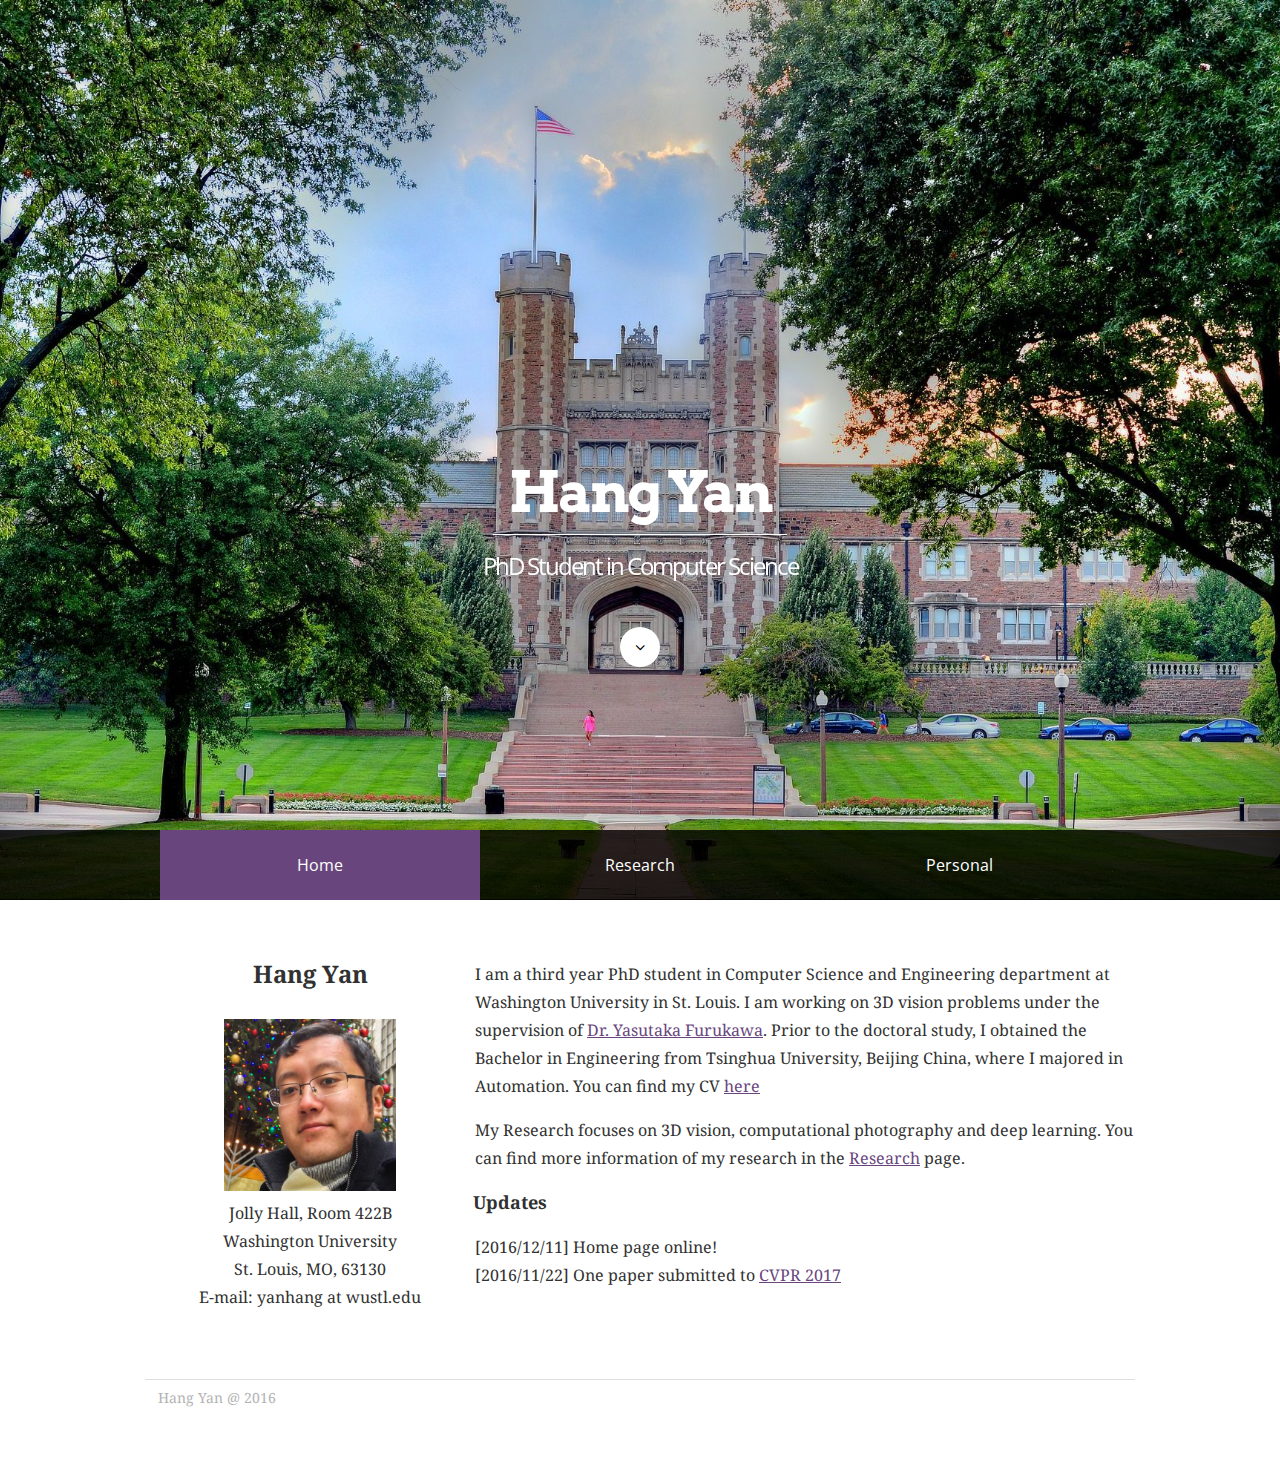
==== commit 04c3c6ea: "Hang" ====
--- a/index.html
+++ b/index.html
@@ -99,7 +99,7 @@
 	<div class="row site_width">
 	  <div class="large-12 columns">
 	    <nav id="top_navigation">
-	      <ul><li><a href="./" rel="" id="current">Home</a></li><li><a href="research.html" rel="">Research</a></li><li><a href="research.html" rel="">About me</a></li>
+	      <ul><li><a href="./" rel="" id="current">Home</a></li><li><a href="research.html" rel="">Research</a></li><li><a href="research.html" rel="">Personal</a></li>
 	      </ul>
 	    </nav>
 
@@ -128,6 +128,18 @@
 
     <!-- Main Content area and sidebar -->
     <div class="row site_width" id="container">
+      <section id="content" class="large-8 columns">
+	<div class="row">
+	<p>I am a third year PhD student in Computer Science and Engineering department at Washington University in St. Louis. I am working on 3D vision problems under the supervision of <a href="http://www.cse.wustl.edu/~furukawa">Dr. Yasutaka Furukawa</a>. Prior to the doctoral study, I obtained the Bachelor in Engineering from Tsinghua University, Beijing China, where I majored in Automation. You can find my CV <a href="Hang_Yan_Resume.pdf">here</a></p>
+	<p>My Research focuses on 3D vision, computational photography and deep learning. You can find more information of my research in the <a href="research.html">Research</a> page.</p>
+	</div>
+
+	<div class="row project_h2">Updates</div>
+	<div class="row">[2016/12/11] Home page online!</div>
+	<div class="row">[2016/11/22] One paper submitted to <a href="http://cvpr2017.thecvf.com/">CVPR 2017</a></div>
+
+      </section>
+      
       <aside id="sidebar" class="large-4 columns">
 	<!-- Sidebar content -->
 	<h4 id="sidebar_title"></h4>
@@ -138,19 +150,6 @@
 	  
 	</div>
       </aside>
-
-      <section id="content" class="large-8 columns">
-	<div class="row">
-	  <p>I'm a third year PhD student in Computer Science and Engineering department at Washington University in St. Louis. I am working on 3D vision problems under the supervision of <a href="http://www.cse.wustl.edu/~furukawa">Dr. Yasutaka Furukawa</a>. Prior to the doctoral study, I obtained the Bachelor in Engineering from Tsinghua University, Beijing China, where I majored in Automation. You can find my CV <a href="Hang_Yan_Resume.pdf">here</a></p>
-	  <p>My Research focuses on 3D vision, computational photography and deep learning. You can find more information of my research in the <a href="research.html">Research</a> page.</p>
-	</div>
-
-	<div class="row project_h2">Updates</div>
-	<div class="row">[2016/12/11] Homepage online!</div>
-	<div class="row">[2016/11/22] One paper submitted to <a href="http://cvpr2017.thecvf.com/">CVPR 2017</a></div>
-
-      </section>
-      
     </div>
 
     <!-- Footer -->
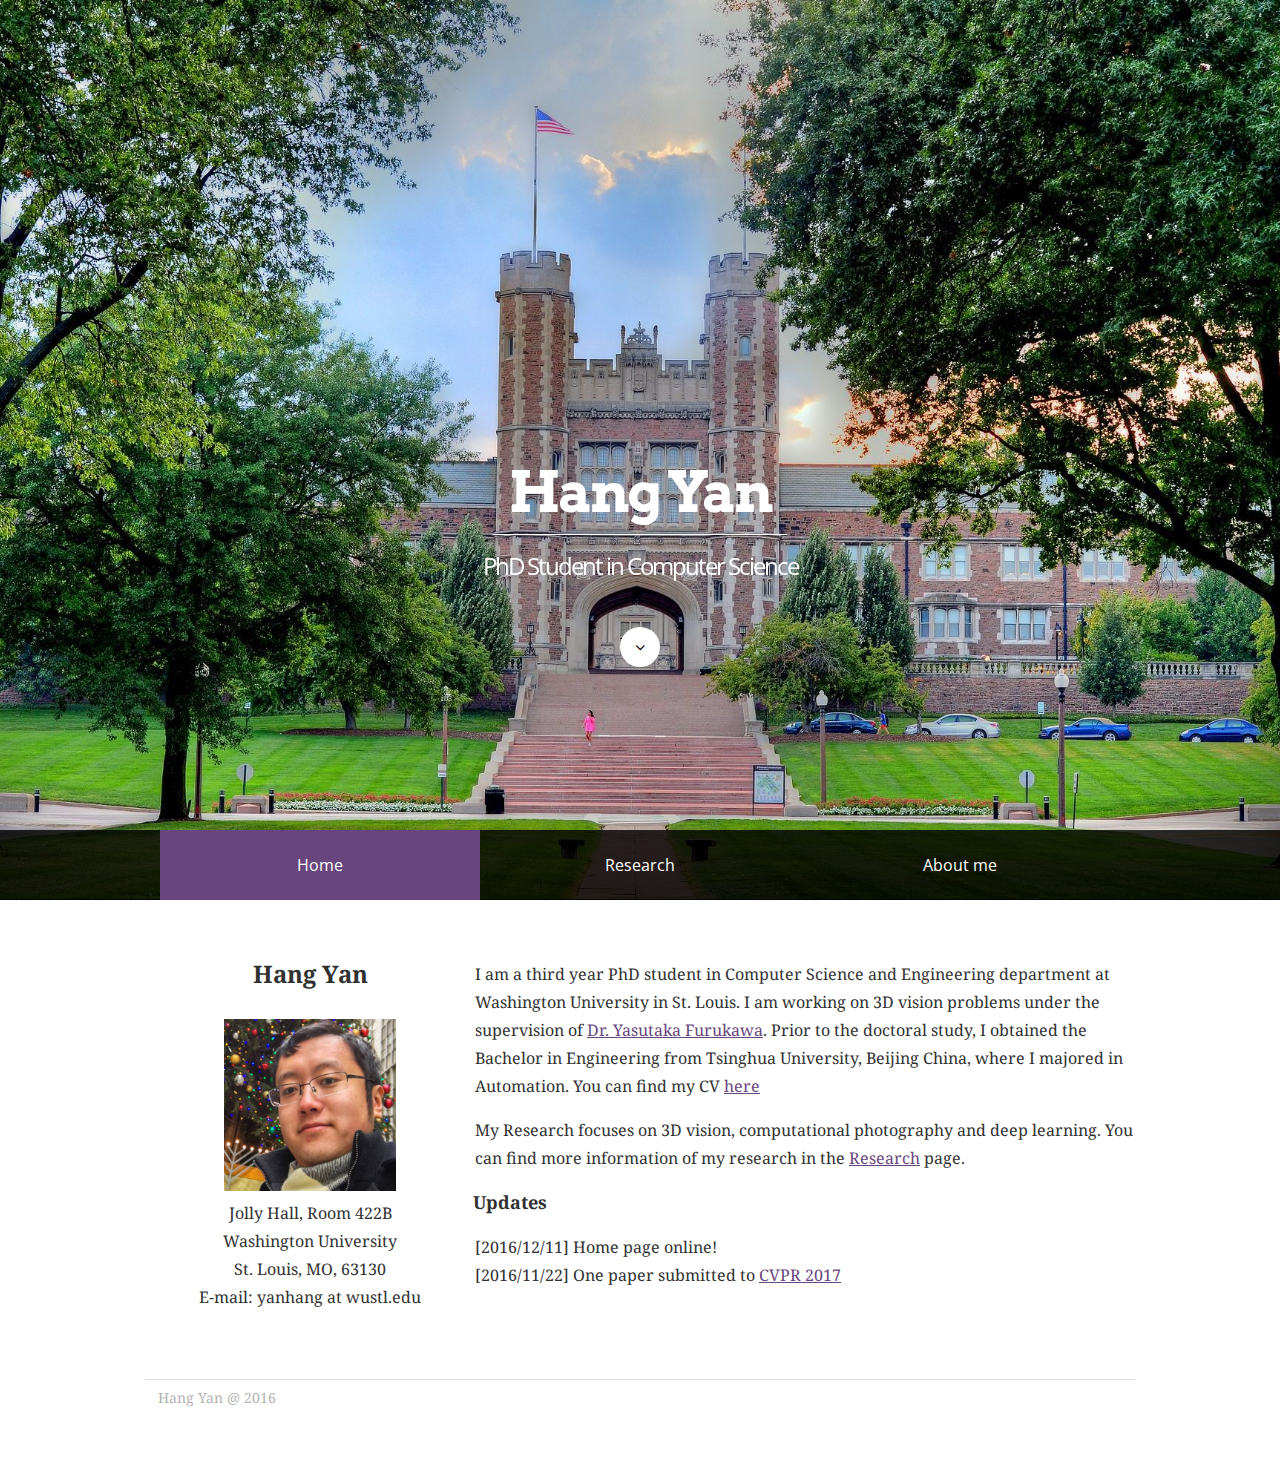
==== commit ba854dfc: "Hang" ====
--- a/index.html
+++ b/index.html
@@ -99,7 +99,7 @@
 	<div class="row site_width">
 	  <div class="large-12 columns">
 	    <nav id="top_navigation">
-	      <ul><li><a href="./" rel="" id="current">Home</a></li><li><a href="research.html" rel="">Research</a></li><li><a href="research.html" rel="">Personal</a></li>
+	      <ul><li><a href="./" rel="" id="current">Home</a></li><li><a href="research.html" rel="">Research</a></li><li><a href="personal.html" rel="">About me</a></li>
 	      </ul>
 	    </nav>
 
@@ -122,7 +122,7 @@
       <i id="mobile_navigation_toggle_icon" class="fa fa-bars"></i>
     </div>
     <nav id="mobile_navigation">
-      <ul><li><a href="index.html" rel="" id="current">Home</a></li><li><a href="research.html" rel="">Research</a></li><li><a href="personal.html" rel="">Personal</a></li>
+      <ul><li><a href="index.html" rel="" id="current">Home</a></li><li><a href="research.html" rel="">Research</a></li><li><a href="personal.html" rel="">About me</a></li>
       </ul>
     </nav>
 
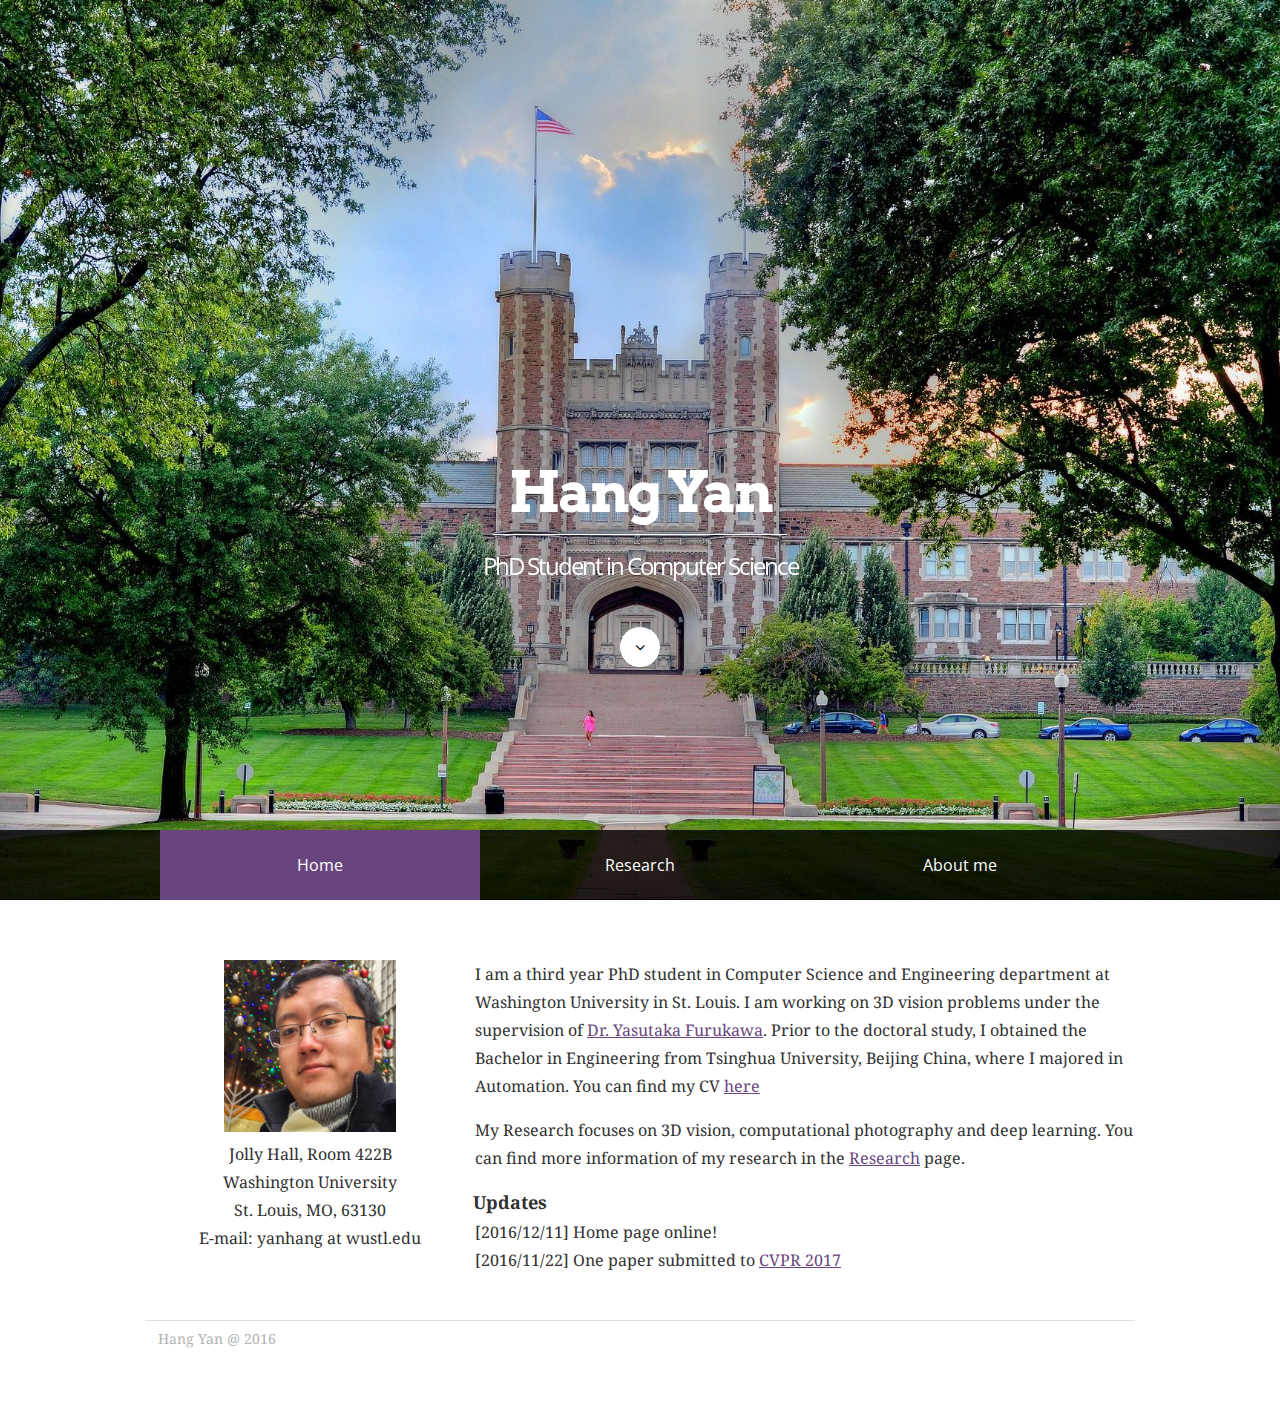
==== commit ff612969: "Add google analytics" ====
--- a/index.html
+++ b/index.html
@@ -61,8 +61,18 @@
     
 
     <!-- Plugin injected code -->
-    
 
+    <!-- Google Analystics -->
+    <script>
+      (function(i,s,o,g,r,a,m){i['GoogleAnalyticsObject']=r;i[r]=i[r]||function(){
+      (i[r].q=i[r].q||[]).push(arguments)},i[r].l=1*new Date();a=s.createElement(o),
+      m=s.getElementsByTagName(o)[0];a.async=1;a.src=g;m.parentNode.insertBefore(a,m)
+      })(window,document,'script','https://www.google-analytics.com/analytics.js','ga');
+
+      ga('create', 'UA-88817090-1', 'auto');
+      ga('send', 'pageview');
+
+    </script>
     
   </head>
   
@@ -130,8 +140,8 @@
     <div class="row site_width" id="container">
       <section id="content" class="large-8 columns">
 	<div class="row">
-	<p>I am a third year PhD student in Computer Science and Engineering department at Washington University in St. Louis. I am working on 3D vision problems under the supervision of <a href="http://www.cse.wustl.edu/~furukawa">Dr. Yasutaka Furukawa</a>. Prior to the doctoral study, I obtained the Bachelor in Engineering from Tsinghua University, Beijing China, where I majored in Automation. You can find my CV <a href="Hang_Yan_Resume.pdf">here</a></p>
-	<p>My Research focuses on 3D vision, computational photography and deep learning. You can find more information of my research in the <a href="research.html">Research</a> page.</p>
+	  <p>I am a third year PhD student in Computer Science and Engineering department at Washington University in St. Louis. I am working on 3D vision problems under the supervision of <a href="http://www.cse.wustl.edu/~furukawa">Dr. Yasutaka Furukawa</a>. Prior to the doctoral study, I obtained the Bachelor in Engineering from Tsinghua University, Beijing China, where I majored in Automation. You can find my CV <a href="Hang_Yan_Resume.pdf">here</a></p>
+	  <p>My Research focuses on 3D vision, computational photography and deep learning. You can find more information of my research in the <a href="research.html">Research</a> page.</p>
 	</div>
 
 	<div class="row project_h2">Updates</div>
@@ -144,7 +154,7 @@
 	<!-- Sidebar content -->
 	<h4 id="sidebar_title"></h4>
 	<div id="sidebar_content">
-	  <p style="text-align:center;"><span style="font-size:24px; font-weight:bold; ">Hang Yan</span><br /><br /><img class="imageStyle" src="images/me.jpg" width="172" height="150" /><br />Jolly Hall, Room 422B<br />Washington University<br />St. Louis, MO, 63130<br />E-mail: yanhang at wustl.edu</p>
+	  <p style="text-align:center;"><img class="imageStyle" src="images/me.jpg" width="172" height="150" /><br />Jolly Hall, Room 422B<br />Washington University<br />St. Louis, MO, 63130<br />E-mail: yanhang at wustl.edu</p>
 	</div>
 	<div id="archives">
 	  
--- a/mystyle.css
+++ b/mystyle.css
@@ -6,8 +6,7 @@
 }
 
 .project_h2{
-    vertical-align: bottom;
-    height: 45px;
+    height: 30px;
     font-size: 18px;
     font-weight: bold;
 }
